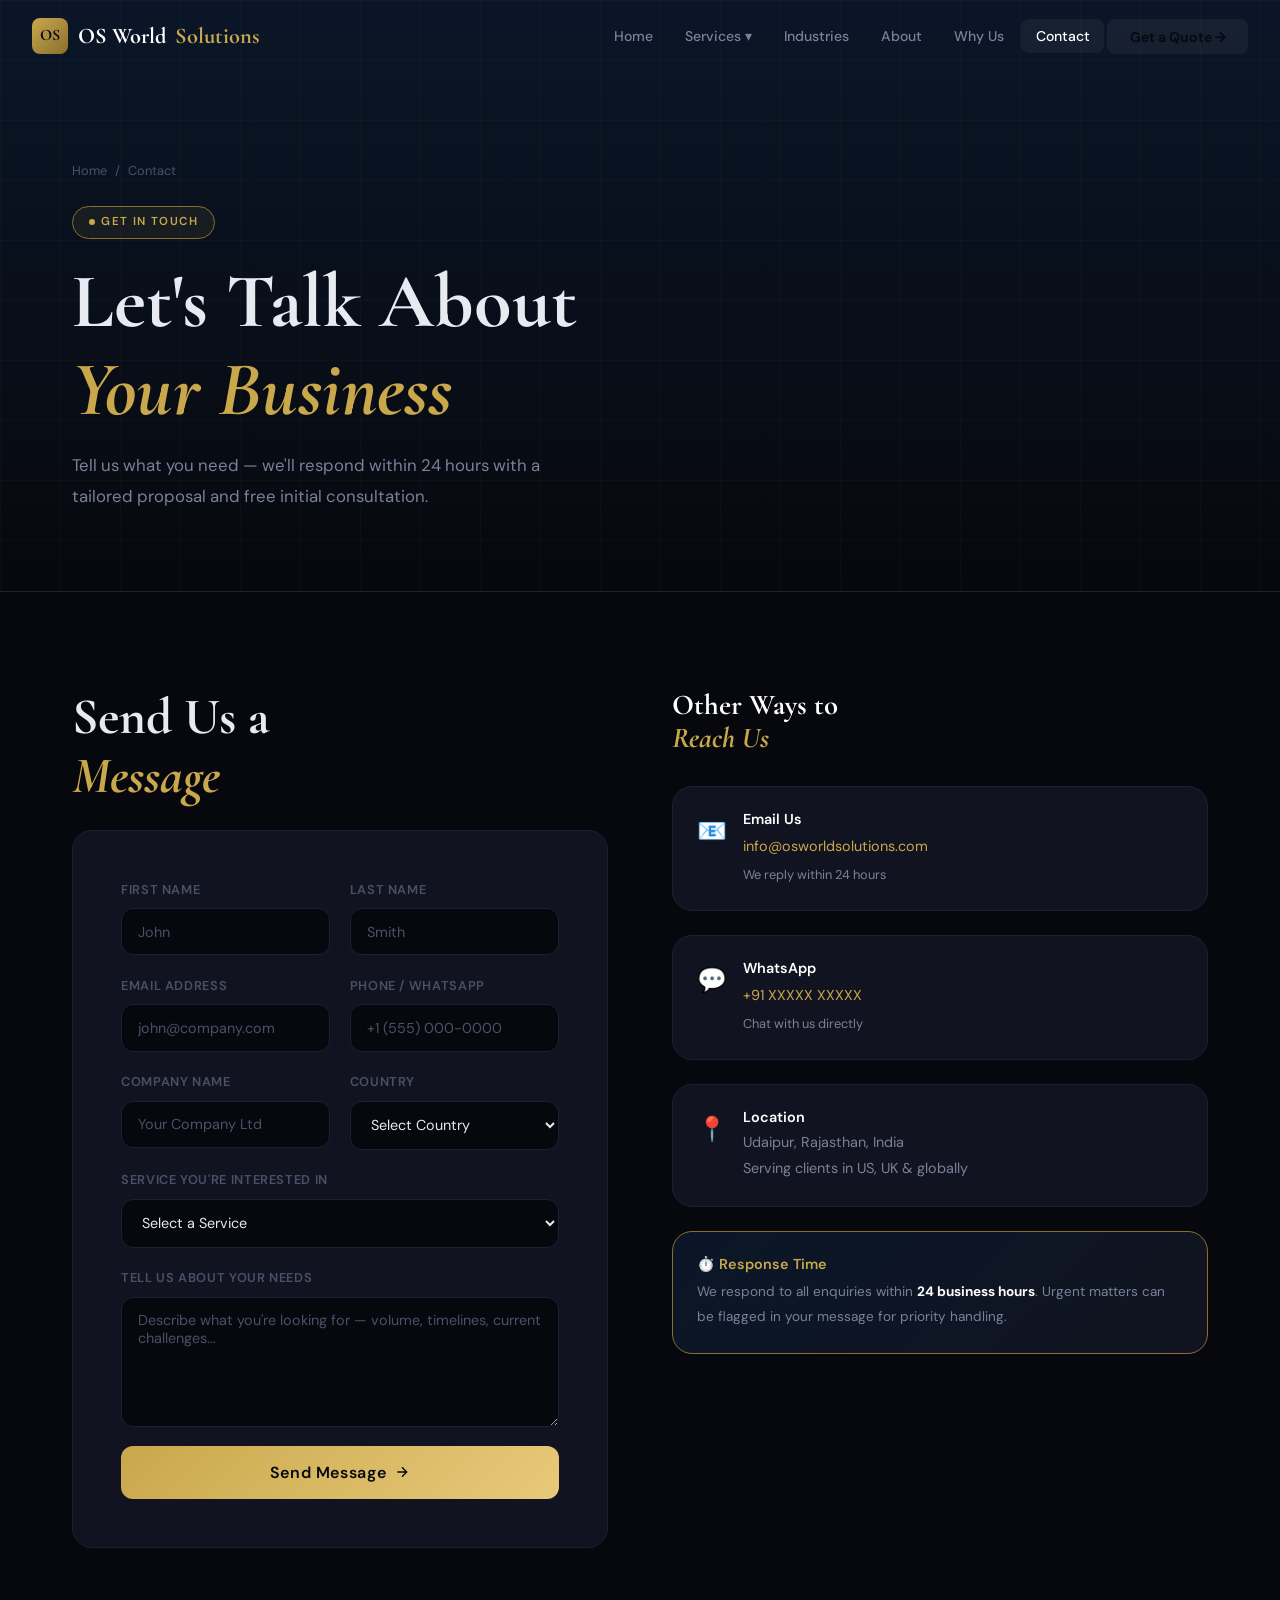
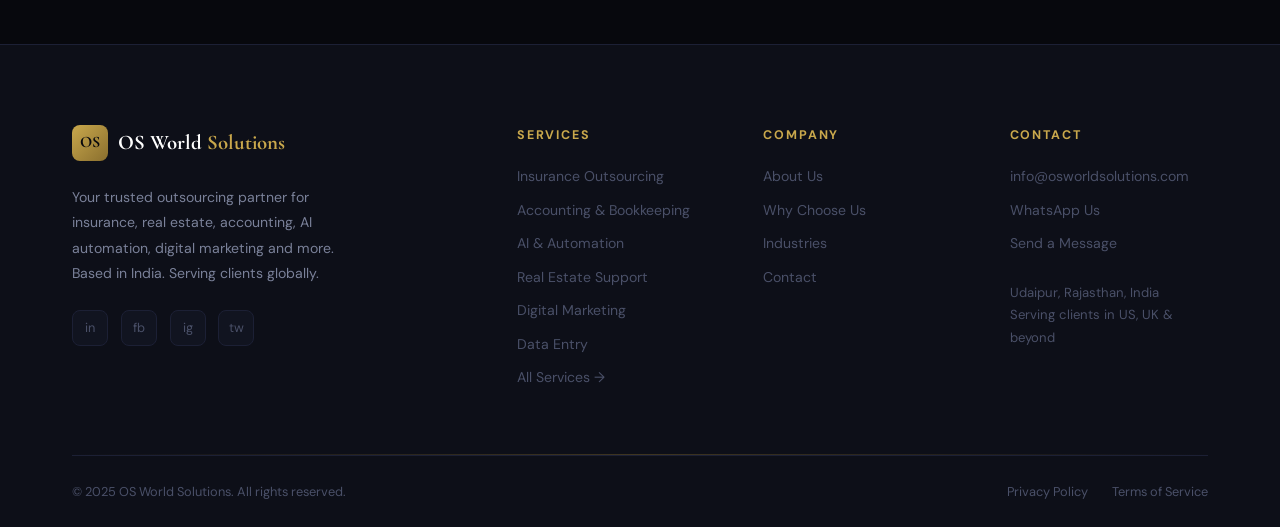
==== contact.html @ 1aaf525d "Add files via upload" ====
<!DOCTYPE html>
<html lang="en">
<head>
<meta charset="UTF-8"><meta name="viewport" content="width=device-width, initial-scale=1.0">
<title>Contact Us — OS World Solutions</title>
<link rel="stylesheet" href="styles.css">
</head>
<body>
<nav id="navbar">
  <div class="nav-inner">
    <a href="index.html" class="nav-logo">
      <div class="logo-mark">OS</div>
      OS World <span>Solutions</span>
    </a>
    <ul class="nav-links">
      <li><a href="index.html">Home</a></li>
      <li class="nav-item">
        <a href="services.html">Services ▾</a>
        <div class="mega-menu">
          <div class="mega-cols">
            <div class="mega-col">
              <h5>Back Office & Operations</h5>
              <a href="insurance.html">🛡️ Insurance Outsourcing</a>
              <a href="accounting.html">📊 Accounting & Bookkeeping</a>
              <a href="data-entry.html">🗂️ Data Entry & Processing</a>
              <a href="hr-outsourcing.html">👥 HR & Payroll Support</a>
            </div>
            <div class="mega-col">
              <h5>Growth & Marketing</h5>
              <a href="real-estate.html">🏠 Real Estate Support</a>
              <a href="digital-marketing.html">📣 Digital Marketing</a>
              <a href="seo.html">🔍 SEO Services</a>
              <a href="web-development.html">💻 Website & Development</a>
            </div>
            <div class="mega-col">
              <h5>Technology & Innovation</h5>
              <a href="ai-automation.html">🤖 AI & Automation</a>
              <a href="customer-support.html">🎧 Customer Support</a>
              <a href="services.html">→ View All Services</a>
            </div>
          </div>
        </div>
      </li>
      <li><a href="industries.html">Industries</a></li>
      <li><a href="about.html">About</a></li>
      <li><a href="why-us.html">Why Us</a></li>
      <li><a href="contact.html">Contact</a></li>
      <li><a href="contact.html" class="nav-cta">Get a Quote →</a></li>
    </ul>
    <div class="nav-toggle" id="navToggle">
      <span></span><span></span><span></span>
    </div>
  </div>
</nav>
<section class="page-hero">
  <div class="container page-hero-content">
    <div class="breadcrumb"><a href="index.html">Home</a><span>/</span><span>Contact</span></div>
    <div class="badge">Get in Touch</div>
    <h1>Let's Talk About<br><em>Your Business</em></h1>
    <p style="max-width:500px;margin-top:1rem">Tell us what you need — we'll respond within 24 hours with a tailored proposal and free initial consultation.</p>
  </div>
</section>

<section class="section">
  <div class="container">
    <div class="grid-2" style="gap:4rem;align-items:start">
      <div class="reveal">
        <h2 style="margin-bottom:1.5rem">Send Us a<br><em>Message</em></h2>
        <div class="contact-form">
          <form id="contactForm">
            <div class="form-grid">
              <div class="form-group">
                <label>First Name</label>
                <input type="text" placeholder="John" required>
              </div>
              <div class="form-group">
                <label>Last Name</label>
                <input type="text" placeholder="Smith" required>
              </div>
              <div class="form-group">
                <label>Email Address</label>
                <input type="email" placeholder="john@company.com" required>
              </div>
              <div class="form-group">
                <label>Phone / WhatsApp</label>
                <input type="tel" placeholder="+1 (555) 000-0000">
              </div>
              <div class="form-group">
                <label>Company Name</label>
                <input type="text" placeholder="Your Company Ltd">
              </div>
              <div class="form-group">
                <label>Country</label>
                <select>
                  <option value="">Select Country</option>
                  <option>United States</option>
                  <option>United Kingdom</option>
                  <option>Canada</option>
                  <option>Australia</option>
                  <option>Other</option>
                </select>
              </div>
              <div class="form-group full">
                <label>Service You're Interested In</label>
                <select>
                  <option value="">Select a Service</option>
                  <option>Insurance Outsourcing</option>
                  <option>Accounting &amp; Bookkeeping</option>
                  <option>AI &amp; Automation</option>
                  <option>Real Estate Support</option>
                  <option>Digital Marketing &amp; SEO</option>
                  <option>Data Entry &amp; Processing</option>
                  <option>HR &amp; Payroll Support</option>
                  <option>Customer Support</option>
                  <option>Website &amp; Development</option>
                  <option>Multiple Services</option>
                </select>
              </div>
              <div class="form-group full">
                <label>Tell Us About Your Needs</label>
                <textarea placeholder="Describe what you're looking for — volume, timelines, current challenges..."></textarea>
              </div>
              <div class="form-group full">
                <button type="submit" class="btn btn-gold" style="width:100%;justify-content:center;font-size:1rem;padding:1rem">Send Message <svg viewBox="0 0 24 24" fill="none" stroke="currentColor" stroke-width="2" width="18"><path d="M5 12h14M12 5l7 7-7 7"/></svg></button>
              </div>
            </div>
          </form>
        </div>
      </div>
      <div class="reveal reveal-delay-2">
        <h3 style="margin-bottom:2rem;color:var(--white)">Other Ways to<br><em>Reach Us</em></h3>
        <div style="display:flex;flex-direction:column;gap:1.5rem">
          <div class="card" style="display:flex;align-items:flex-start;gap:1rem;padding:1.5rem">
            <div style="font-size:1.5rem">📧</div>
            <div>
              <h4 style="font-family:'DM Sans',sans-serif;color:var(--white);font-size:0.9rem;font-weight:600;margin-bottom:0.3rem">Email Us</h4>
              <a href="mailto:info@osworldsolutions.com" style="color:var(--gold);text-decoration:none;font-size:0.9rem">info@osworldsolutions.com</a>
              <p style="font-size:0.8rem;margin-top:0.2rem">We reply within 24 hours</p>
            </div>
          </div>
          <div class="card" style="display:flex;align-items:flex-start;gap:1rem;padding:1.5rem">
            <div style="font-size:1.5rem">💬</div>
            <div>
              <h4 style="font-family:'DM Sans',sans-serif;color:var(--white);font-size:0.9rem;font-weight:600;margin-bottom:0.3rem">WhatsApp</h4>
              <a href="#" style="color:var(--gold);text-decoration:none;font-size:0.9rem">+91 XXXXX XXXXX</a>
              <p style="font-size:0.8rem;margin-top:0.2rem">Chat with us directly</p>
            </div>
          </div>
          <div class="card" style="display:flex;align-items:flex-start;gap:1rem;padding:1.5rem">
            <div style="font-size:1.5rem">📍</div>
            <div>
              <h4 style="font-family:'DM Sans',sans-serif;color:var(--white);font-size:0.9rem;font-weight:600;margin-bottom:0.3rem">Location</h4>
              <p style="font-size:0.9rem;color:var(--text-muted)">Udaipur, Rajasthan, India<br>Serving clients in US, UK & globally</p>
            </div>
          </div>
          <div class="card" style="padding:1.5rem;background:linear-gradient(135deg,var(--blue-deep),var(--black-card));border-color:var(--gold-dark)">
            <h4 style="font-family:'DM Sans',sans-serif;color:var(--gold);font-size:0.9rem;font-weight:600;margin-bottom:0.5rem">⏱️ Response Time</h4>
            <p style="font-size:0.85rem">We respond to all enquiries within <strong style="color:var(--white)">24 business hours</strong>. Urgent matters can be flagged in your message for priority handling.</p>
          </div>
        </div>
      </div>
    </div>
  </div>
</section>
<footer>
  <div class="container">
    <div class="footer-grid">
      <div class="footer-brand">
        <a href="index.html" class="nav-logo" style="text-decoration:none;display:inline-flex;align-items:center;gap:0.6rem;margin-bottom:0.5rem">
          <div class="logo-mark">OS</div>
          <span style="font-family:'Cormorant Garamond',serif;font-size:1.3rem;font-weight:700;color:var(--white)">OS World <span style="color:var(--gold)">Solutions</span></span>
        </a>
        <p>Your trusted outsourcing partner for insurance, real estate, accounting, AI automation, digital marketing and more. Based in India. Serving clients globally.</p>
        <div class="footer-social">
          <a href="#" class="social-btn">in</a>
          <a href="#" class="social-btn">fb</a>
          <a href="#" class="social-btn">ig</a>
          <a href="#" class="social-btn">tw</a>
        </div>
      </div>
      <div class="footer-col">
        <h5>Services</h5>
        <ul class="footer-links">
          <li><a href="insurance.html">Insurance Outsourcing</a></li>
          <li><a href="accounting.html">Accounting & Bookkeeping</a></li>
          <li><a href="ai-automation.html">AI & Automation</a></li>
          <li><a href="real-estate.html">Real Estate Support</a></li>
          <li><a href="digital-marketing.html">Digital Marketing</a></li>
          <li><a href="data-entry.html">Data Entry</a></li>
          <li><a href="services.html">All Services →</a></li>
        </ul>
      </div>
      <div class="footer-col">
        <h5>Company</h5>
        <ul class="footer-links">
          <li><a href="about.html">About Us</a></li>
          <li><a href="why-us.html">Why Choose Us</a></li>
          <li><a href="industries.html">Industries</a></li>
          <li><a href="contact.html">Contact</a></li>
        </ul>
      </div>
      <div class="footer-col">
        <h5>Contact</h5>
        <ul class="footer-links">
          <li><a href="mailto:info@osworldsolutions.com">info@osworldsolutions.com</a></li>
          <li><a href="#">WhatsApp Us</a></li>
          <li><a href="contact.html">Send a Message</a></li>
          <li style="margin-top:1rem;color:var(--text-dim);font-size:0.82rem;">Udaipur, Rajasthan, India<br>Serving clients in US, UK & beyond</li>
        </ul>
      </div>
    </div>
    <div class="divider"></div>
    <div class="footer-bottom">
      <p>© 2025 OS World Solutions. All rights reserved.</p>
      <div class="footer-bottom-links">
        <a href="#">Privacy Policy</a>
        <a href="#">Terms of Service</a>
      </div>
    </div>
  </div>
</footer>
<script src="nav.js"></script>
</body>
</html>
---- styles.css ----
/* ============================================
   OS WORLD SOLUTIONS — Global Stylesheet
   Midnight Black + Deep Blue + Gold
   ============================================ */

@import url('https://fonts.googleapis.com/css2?family=Cormorant+Garamond:wght@300;400;600;700&family=DM+Sans:wght@300;400;500;600;700&family=Playfair+Display:ital,wght@0,700;1,400&display=swap');

:root {
  --black:      #07080d;
  --black-soft: #0d0f18;
  --black-card: #111420;
  --black-border:#1c2035;
  --blue-deep:  #0a1628;
  --blue-mid:   #0e2147;
  --blue-bright:#1a4fff;
  --blue-glow:  rgba(26,79,255,0.15);
  --gold:       #c9a84c;
  --gold-light: #e8c97a;
  --gold-dark:  #8a6f2e;
  --gold-glow:  rgba(201,168,76,0.15);
  --white:      #ffffff;
  --text:       #e8eaf2;
  --text-muted: #7a8199;
  --text-dim:   #4a5068;
  --radius:     12px;
  --radius-lg:  20px;
  --transition: all 0.35s cubic-bezier(0.16,1,0.3,1);
}

*{margin:0;padding:0;box-sizing:border-box}
html{scroll-behavior:smooth;font-size:16px}
body{
  background:var(--black);
  color:var(--text);
  font-family:'DM Sans',sans-serif;
  line-height:1.7;
  overflow-x:hidden;
}

/* ── SCROLLBAR ── */
::-webkit-scrollbar{width:5px}
::-webkit-scrollbar-track{background:var(--black)}
::-webkit-scrollbar-thumb{background:var(--gold-dark);border-radius:10px}

/* ── SELECTION ── */
::selection{background:var(--gold);color:var(--black)}

/* ── TYPOGRAPHY ── */
h1,h2,h3,h4{font-family:'Cormorant Garamond',serif;line-height:1.15;font-weight:700}
h1{font-size:clamp(2.8rem,6vw,5.2rem)}
h2{font-size:clamp(2rem,4vw,3.2rem)}
h3{font-size:clamp(1.3rem,2.5vw,1.8rem)}
h4{font-size:1.2rem}
p{font-size:clamp(0.95rem,1.5vw,1.05rem);color:var(--text-muted);line-height:1.8}

.gold{color:var(--gold)}
.white{color:var(--white)}
em{font-style:italic;color:var(--gold)}

/* ── BUTTONS ── */
.btn{
  display:inline-flex;align-items:center;gap:0.5rem;
  padding:0.85rem 2rem;border-radius:var(--radius);
  font-family:'DM Sans',sans-serif;font-size:0.9rem;
  font-weight:600;letter-spacing:0.04em;text-decoration:none;
  transition:var(--transition);cursor:pointer;border:none;
}
.btn-gold{
  background:linear-gradient(135deg,var(--gold),var(--gold-light));
  color:var(--black);
}
.btn-gold:hover{
  transform:translateY(-2px);
  box-shadow:0 12px 40px rgba(201,168,76,0.4);
}
.btn-outline{
  background:transparent;
  border:1.5px solid var(--gold);
  color:var(--gold);
}
.btn-outline:hover{
  background:var(--gold);color:var(--black);
  transform:translateY(-2px);
}
.btn-ghost{
  background:transparent;
  border:1.5px solid var(--black-border);
  color:var(--text);
}
.btn-ghost:hover{border-color:var(--gold);color:var(--gold)}
.btn svg{width:16px;height:16px;transition:transform 0.3s}
.btn:hover svg{transform:translateX(3px)}

/* ── BADGE ── */
.badge{
  display:inline-flex;align-items:center;gap:0.4rem;
  padding:0.35rem 1rem;border-radius:100px;
  font-size:0.72rem;font-weight:600;letter-spacing:0.12em;text-transform:uppercase;
  border:1px solid var(--gold-dark);
  background:rgba(201,168,76,0.08);color:var(--gold);
  margin-bottom:1.2rem;
}
.badge::before{content:'';width:6px;height:6px;border-radius:50%;background:var(--gold);animation:pulse 2s infinite}
@keyframes pulse{0%,100%{opacity:1;transform:scale(1)}50%{opacity:0.5;transform:scale(0.8)}}

/* ── SECTION ── */
.section{padding:6rem 0}
.section-sm{padding:4rem 0}
.container{max-width:1200px;margin:0 auto;padding:0 2rem}
.section-label{
  font-size:0.72rem;font-weight:700;letter-spacing:0.2em;text-transform:uppercase;
  color:var(--gold);margin-bottom:0.8rem;display:block;
}
.section-title{margin-bottom:1rem}
.section-sub{max-width:560px;margin-bottom:3rem}

/* ── GRID ── */
.grid-2{display:grid;grid-template-columns:1fr 1fr;gap:2rem}
.grid-3{display:grid;grid-template-columns:repeat(3,1fr);gap:2rem}
.grid-4{display:grid;grid-template-columns:repeat(4,1fr);gap:1.5rem}

/* ── CARD ── */
.card{
  background:var(--black-card);
  border:1px solid var(--black-border);
  border-radius:var(--radius-lg);
  padding:2rem;
  transition:var(--transition);
  position:relative;overflow:hidden;
}
.card::before{
  content:'';position:absolute;inset:0;
  background:linear-gradient(135deg,var(--gold-glow),transparent);
  opacity:0;transition:opacity 0.35s;
}
.card:hover{border-color:var(--gold-dark);transform:translateY(-4px);box-shadow:0 20px 60px rgba(0,0,0,0.4)}
.card:hover::before{opacity:1}
.card-icon{
  width:52px;height:52px;border-radius:var(--radius);
  background:var(--blue-glow);border:1px solid var(--blue-bright);
  display:flex;align-items:center;justify-content:center;
  font-size:1.4rem;margin-bottom:1.2rem;
  transition:var(--transition);
}
.card:hover .card-icon{background:rgba(201,168,76,0.12);border-color:var(--gold)}

/* ── DIVIDER ── */
.divider{
  height:1px;
  background:linear-gradient(90deg,transparent,var(--gold-dark),transparent);
  margin:0;opacity:0.4;
}

/* ── NOISE TEXTURE ── */
.noise{
  position:relative;
}
.noise::after{
  content:'';position:absolute;inset:0;
  background-image:url("data:image/svg+xml,%3Csvg viewBox='0 0 256 256' xmlns='http://www.w3.org/2000/svg'%3E%3Cfilter id='noise'%3E%3CfeTurbulence type='fractalNoise' baseFrequency='0.9' numOctaves='4' stitchTiles='stitch'/%3E%3C/filter%3E%3Crect width='100%25' height='100%25' filter='url(%23noise)' opacity='0.03'/%3E%3C/svg%3E");
  pointer-events:none;opacity:0.4;
}

/* ══════════════════════════════
   NAVIGATION
══════════════════════════════ */
#navbar{
  position:fixed;top:0;left:0;right:0;z-index:1000;
  transition:var(--transition);
}
#navbar.scrolled{
  background:rgba(7,8,13,0.95);
  backdrop-filter:blur(20px);
  border-bottom:1px solid var(--black-border);
  box-shadow:0 4px 40px rgba(0,0,0,0.4);
}
.nav-inner{
  max-width:1320px;margin:0 auto;padding:0 2rem;
  display:flex;align-items:center;justify-content:space-between;
  height:72px;
}
.nav-logo{
  font-family:'Cormorant Garamond',serif;
  font-size:1.4rem;font-weight:700;
  color:var(--white);text-decoration:none;
  display:flex;align-items:center;gap:0.6rem;
}
.nav-logo span{color:var(--gold)}
.logo-mark{
  width:36px;height:36px;
  background:linear-gradient(135deg,var(--gold),var(--gold-dark));
  border-radius:8px;
  display:flex;align-items:center;justify-content:center;
  font-family:'Cormorant Garamond',serif;
  font-size:1rem;font-weight:700;color:var(--black);
}
.nav-links{display:flex;align-items:center;gap:0.2rem;list-style:none}
.nav-links a{
  padding:0.5rem 0.9rem;border-radius:8px;
  font-size:0.88rem;font-weight:500;color:var(--text-muted);
  text-decoration:none;transition:var(--transition);white-space:nowrap;
}
.nav-links a:hover,.nav-links a.active{color:var(--white);background:rgba(255,255,255,0.05)}
/* Mega menu */
.nav-item{position:relative}
.nav-item:hover .mega-menu{opacity:1;visibility:visible;transform:translateY(0)}
.mega-menu{
  position:absolute;top:calc(100% + 12px);left:50%;
  transform:translateX(-50%) translateY(8px);
  background:var(--black-card);
  border:1px solid var(--black-border);
  border-radius:var(--radius-lg);
  padding:1.8rem;
  min-width:720px;
  opacity:0;visibility:hidden;
  transition:all 0.25s cubic-bezier(0.16,1,0.3,1);
  box-shadow:0 30px 80px rgba(0,0,0,0.6);
}
.mega-menu::before{
  content:'';position:absolute;top:-6px;left:50%;
  transform:translateX(-50%);
  border:6px solid transparent;
  border-bottom-color:var(--black-border);
}
.mega-cols{display:grid;grid-template-columns:repeat(3,1fr);gap:1.5rem}
.mega-col h5{
  font-size:0.7rem;font-weight:700;letter-spacing:0.15em;
  text-transform:uppercase;color:var(--gold);
  padding-bottom:0.6rem;margin-bottom:0.6rem;
  border-bottom:1px solid var(--black-border);
}
.mega-col a{
  display:flex;align-items:center;gap:0.5rem;
  padding:0.4rem 0;font-size:0.85rem;color:var(--text-muted);
  text-decoration:none;transition:color 0.2s;border-radius:0;background:none;
}
.mega-col a:hover{color:var(--gold);background:none}
.mega-col a::before{content:'→';font-size:0.7rem;opacity:0;transition:opacity 0.2s;color:var(--gold)}
.mega-col a:hover::before{opacity:1}
.nav-cta{
  background:linear-gradient(135deg,var(--gold),var(--gold-light));
  color:var(--black)!important;
  padding:0.55rem 1.4rem!important;
  border-radius:8px!important;
  font-weight:600!important;
}
.nav-cta:hover{transform:translateY(-1px);box-shadow:0 8px 24px rgba(201,168,76,0.35);background:rgba(255,255,255,0.05)!important;color:var(--black)!important}
.nav-toggle{display:none;flex-direction:column;gap:5px;cursor:pointer;padding:4px}
.nav-toggle span{display:block;height:2px;background:var(--text);transition:var(--transition);border-radius:2px}
.nav-toggle span:first-child{width:24px}
.nav-toggle span:nth-child(2){width:18px}
.nav-toggle span:last-child{width:24px}

/* ══════════════════════════════
   HERO
══════════════════════════════ */
.hero{
  min-height:100vh;
  display:flex;align-items:center;
  position:relative;overflow:hidden;
  background:var(--black);
}
.hero-bg{
  position:absolute;inset:0;
  background:
    radial-gradient(ellipse 80% 60% at 70% 50%, rgba(10,22,40,0.9) 0%, transparent 70%),
    radial-gradient(ellipse 50% 80% at 20% 50%, rgba(26,79,255,0.08) 0%, transparent 60%),
    radial-gradient(ellipse 40% 40% at 80% 20%, rgba(201,168,76,0.06) 0%, transparent 50%);
}
.hero-grid{
  position:absolute;inset:0;
  background-image:
    linear-gradient(rgba(201,168,76,0.04) 1px, transparent 1px),
    linear-gradient(90deg, rgba(201,168,76,0.04) 1px, transparent 1px);
  background-size:80px 80px;
  mask-image:radial-gradient(ellipse 80% 80% at 50% 50%, black 20%, transparent 80%);
}
.hero-orb{
  position:absolute;
  border-radius:50%;
  filter:blur(80px);
  animation:orbFloat 8s ease-in-out infinite;
}
.hero-orb-1{width:500px;height:500px;background:rgba(26,79,255,0.12);right:-100px;top:10%}
.hero-orb-2{width:300px;height:300px;background:rgba(201,168,76,0.08);left:10%;bottom:20%;animation-delay:3s}
@keyframes orbFloat{0%,100%{transform:translateY(0) scale(1)}50%{transform:translateY(-30px) scale(1.05)}}
.hero-content{position:relative;z-index:2;max-width:750px}
.hero-eyebrow{
  display:inline-flex;align-items:center;gap:0.6rem;
  padding:0.4rem 1rem;border-radius:100px;
  border:1px solid var(--gold-dark);
  background:rgba(201,168,76,0.08);
  font-size:0.72rem;font-weight:700;letter-spacing:0.15em;
  text-transform:uppercase;color:var(--gold);
  margin-bottom:1.5rem;
}
.hero-eyebrow span{width:6px;height:6px;border-radius:50%;background:var(--gold);animation:pulse 2s infinite}
.hero h1{margin-bottom:1.5rem;color:var(--white)}
.hero h1 em{font-style:normal;
  background:linear-gradient(135deg,var(--gold),var(--gold-light));
  -webkit-background-clip:text;-webkit-text-fill-color:transparent;background-clip:text;
}
.hero-sub{font-size:clamp(1rem,1.8vw,1.15rem);max-width:520px;margin-bottom:2.5rem;color:var(--text-muted)}
.hero-btns{display:flex;align-items:center;gap:1rem;flex-wrap:wrap;margin-bottom:3.5rem}
.hero-stats{
  display:flex;align-items:center;gap:2.5rem;
  padding-top:2.5rem;
  border-top:1px solid var(--black-border);
}
.hero-stat-num{
  font-family:'Cormorant Garamond',serif;
  font-size:2rem;font-weight:700;color:var(--gold);line-height:1;
}
.hero-stat-label{font-size:0.78rem;color:var(--text-dim);margin-top:0.2rem}
.hero-stat-divider{width:1px;height:40px;background:var(--black-border)}

/* ══════════════════════════════
   TICKER / MARQUEE
══════════════════════════════ */
.ticker{
  background:var(--black-card);
  border-top:1px solid var(--black-border);
  border-bottom:1px solid var(--black-border);
  padding:1rem 0;overflow:hidden;
}
.ticker-track{
  display:flex;gap:3rem;white-space:nowrap;
  animation:ticker 30s linear infinite;
}
.ticker-track:hover{animation-play-state:paused}
@keyframes ticker{0%{transform:translateX(0)}100%{transform:translateX(-50%)}}
.ticker-item{
  display:flex;align-items:center;gap:0.6rem;
  font-size:0.8rem;font-weight:600;letter-spacing:0.1em;text-transform:uppercase;
  color:var(--text-dim);white-space:nowrap;
}
.ticker-item .dot{width:4px;height:4px;border-radius:50%;background:var(--gold)}

/* ══════════════════════════════
   STATS STRIP
══════════════════════════════ */
.stats-strip{
  background:linear-gradient(135deg,var(--black-card),var(--blue-deep));
  border:1px solid var(--black-border);
  border-radius:var(--radius-lg);
  padding:3rem;
  display:grid;grid-template-columns:repeat(4,1fr);
  gap:2rem;position:relative;overflow:hidden;
}
.stats-strip::before{
  content:'';position:absolute;top:-50%;right:-10%;
  width:400px;height:400px;border-radius:50%;
  background:radial-gradient(circle,var(--gold-glow),transparent 70%);
}
.stat-item{text-align:center;position:relative;z-index:1}
.stat-item:not(:last-child)::after{
  content:'';position:absolute;right:0;top:10%;
  height:80%;width:1px;
  background:linear-gradient(180deg,transparent,var(--black-border),transparent);
}
.stat-num{
  font-family:'Cormorant Garamond',serif;
  font-size:clamp(2.2rem,4vw,3rem);
  font-weight:700;color:var(--gold);line-height:1;
  display:block;margin-bottom:0.4rem;
}
.stat-label{font-size:0.82rem;color:var(--text-muted);font-weight:500}

/* ══════════════════════════════
   SERVICES
══════════════════════════════ */
.services-grid{
  display:grid;
  grid-template-columns:repeat(3,1fr);
  gap:1.5rem;
}
.service-card{
  background:var(--black-card);
  border:1px solid var(--black-border);
  border-radius:var(--radius-lg);
  padding:2rem;
  text-decoration:none;
  transition:var(--transition);
  position:relative;overflow:hidden;
  display:block;
}
.service-card::after{
  content:'';position:absolute;bottom:0;left:0;right:0;height:2px;
  background:linear-gradient(90deg,var(--gold),var(--gold-light));
  transform:scaleX(0);transition:transform 0.35s;transform-origin:left;
}
.service-card:hover{
  border-color:var(--gold-dark);
  transform:translateY(-5px);
  box-shadow:0 24px 60px rgba(0,0,0,0.5);
}
.service-card:hover::after{transform:scaleX(1)}
.service-icon{
  width:56px;height:56px;border-radius:14px;
  display:flex;align-items:center;justify-content:center;
  font-size:1.5rem;margin-bottom:1.2rem;
  background:var(--blue-glow);border:1px solid rgba(26,79,255,0.3);
  transition:var(--transition);
}
.service-card:hover .service-icon{
  background:rgba(201,168,76,0.1);
  border-color:var(--gold-dark);
}
.service-card h3{
  font-size:1.15rem;color:var(--white);margin-bottom:0.6rem;
}
.service-card p{font-size:0.88rem;line-height:1.7;margin-bottom:1.2rem}
.service-link{
  font-size:0.82rem;font-weight:600;color:var(--gold);
  display:flex;align-items:center;gap:0.4rem;
}
.service-link svg{transition:transform 0.3s}
.service-card:hover .service-link svg{transform:translateX(4px)}

/* ══════════════════════════════
   INDUSTRIES
══════════════════════════════ */
.industries-grid{
  display:grid;grid-template-columns:repeat(4,1fr);gap:1rem;
}
.industry-pill{
  background:var(--black-card);border:1px solid var(--black-border);
  border-radius:var(--radius);padding:1.2rem 1.5rem;
  display:flex;align-items:center;gap:0.8rem;
  text-decoration:none;transition:var(--transition);
  font-size:0.88rem;font-weight:500;color:var(--text-muted);
}
.industry-pill:hover{border-color:var(--gold-dark);color:var(--white);transform:translateY(-2px)}
.industry-pill .i-icon{font-size:1.2rem}

/* ══════════════════════════════
   WHY US
══════════════════════════════ */
.why-grid{display:grid;grid-template-columns:repeat(2,1fr);gap:1.5rem}
.why-card{
  background:var(--black-card);border:1px solid var(--black-border);
  border-radius:var(--radius-lg);padding:2rem;
  display:flex;gap:1.2rem;align-items:flex-start;
  transition:var(--transition);
}
.why-card:hover{border-color:var(--gold-dark)}
.why-num{
  font-family:'Cormorant Garamond',serif;
  font-size:2.5rem;font-weight:700;color:var(--gold-dark);
  line-height:1;flex-shrink:0;
}
.why-card h4{font-size:1rem;color:var(--white);margin-bottom:0.4rem;font-family:'DM Sans',sans-serif;font-weight:600}

/* ══════════════════════════════
   TESTIMONIALS
══════════════════════════════ */
.testimonials-grid{display:grid;grid-template-columns:repeat(3,1fr);gap:1.5rem}
.testi-card{
  background:var(--black-card);border:1px solid var(--black-border);
  border-radius:var(--radius-lg);padding:2rem;position:relative;
  transition:var(--transition);
}
.testi-card:hover{border-color:var(--gold-dark)}
.testi-quote{
  font-size:3rem;color:var(--gold-dark);line-height:0.8;
  font-family:'Playfair Display',serif;
  margin-bottom:0.8rem;
}
.testi-text{
  font-size:0.92rem;color:var(--text-muted);
  line-height:1.8;font-style:italic;margin-bottom:1.5rem;
}
.testi-author{display:flex;align-items:center;gap:0.8rem}
.testi-avatar{
  width:44px;height:44px;border-radius:50%;
  background:linear-gradient(135deg,var(--gold-dark),var(--blue-mid));
  display:flex;align-items:center;justify-content:center;
  font-weight:700;font-size:0.85rem;color:var(--white);flex-shrink:0;
}
.testi-name{font-size:0.88rem;font-weight:600;color:var(--white)}
.testi-role{font-size:0.78rem;color:var(--text-dim)}
.testi-stars{color:var(--gold);font-size:0.78rem;margin-bottom:1rem;letter-spacing:2px}

/* ══════════════════════════════
   CTA BANNER
══════════════════════════════ */
.cta-banner{
  background:linear-gradient(135deg,var(--blue-deep),var(--black-card));
  border:1px solid var(--black-border);
  border-radius:var(--radius-lg);
  padding:4rem;
  text-align:center;position:relative;overflow:hidden;
}
.cta-banner::before{
  content:'';position:absolute;top:-50%;left:-20%;
  width:600px;height:600px;border-radius:50%;
  background:radial-gradient(circle,rgba(26,79,255,0.12),transparent 70%);
  pointer-events:none;
}
.cta-banner::after{
  content:'';position:absolute;bottom:-50%;right:-20%;
  width:400px;height:400px;border-radius:50%;
  background:radial-gradient(circle,var(--gold-glow),transparent 70%);
  pointer-events:none;
}
.cta-banner h2{color:var(--white);position:relative;z-index:1;margin-bottom:1rem}
.cta-banner p{position:relative;z-index:1;margin-bottom:2rem;max-width:500px;margin-left:auto;margin-right:auto}
.cta-banner .btns{position:relative;z-index:1;display:flex;gap:1rem;justify-content:center;flex-wrap:wrap}

/* ══════════════════════════════
   CONTACT FORM
══════════════════════════════ */
.contact-form{
  background:var(--black-card);border:1px solid var(--black-border);
  border-radius:var(--radius-lg);padding:3rem;
}
.form-grid{display:grid;grid-template-columns:1fr 1fr;gap:1.2rem}
.form-group{display:flex;flex-direction:column;gap:0.5rem}
.form-group.full{grid-column:1/-1}
label{font-size:0.8rem;font-weight:600;letter-spacing:0.05em;text-transform:uppercase;color:var(--text-dim)}
input,select,textarea{
  background:var(--black);border:1.5px solid var(--black-border);
  border-radius:var(--radius);padding:0.85rem 1rem;
  color:var(--text);font-family:'DM Sans',sans-serif;font-size:0.9rem;
  transition:border-color 0.3s;outline:none;
}
input:focus,select:focus,textarea:focus{border-color:var(--gold)}
input::placeholder,textarea::placeholder{color:var(--text-dim)}
select option{background:var(--black-card)}
textarea{resize:vertical;min-height:130px}

/* ══════════════════════════════
   FOOTER
══════════════════════════════ */
footer{
  background:var(--black-soft);
  border-top:1px solid var(--black-border);
  padding:5rem 0 0;
}
.footer-grid{
  display:grid;grid-template-columns:2fr 1fr 1fr 1fr;
  gap:3rem;margin-bottom:4rem;
}
.footer-brand p{font-size:0.88rem;line-height:1.8;max-width:280px;margin:1rem 0 1.5rem}
.footer-social{display:flex;gap:0.8rem}
.social-btn{
  width:36px;height:36px;border-radius:8px;
  background:var(--black-card);border:1px solid var(--black-border);
  display:flex;align-items:center;justify-content:center;
  color:var(--text-dim);font-size:0.8rem;text-decoration:none;
  transition:var(--transition);
}
.social-btn:hover{border-color:var(--gold);color:var(--gold)}
.footer-col h5{
  font-family:'DM Sans',sans-serif;font-size:0.78rem;
  font-weight:700;letter-spacing:0.15em;text-transform:uppercase;
  color:var(--gold);margin-bottom:1.2rem;
}
.footer-links{list-style:none;display:flex;flex-direction:column;gap:0.6rem}
.footer-links a{
  font-size:0.88rem;color:var(--text-dim);text-decoration:none;
  transition:color 0.2s;display:flex;align-items:center;gap:0.4rem;
}
.footer-links a:hover{color:var(--gold)}
.footer-bottom{
  border-top:1px solid var(--black-border);
  padding:1.5rem 0;
  display:flex;align-items:center;justify-content:space-between;
  flex-wrap:wrap;gap:1rem;
}
.footer-bottom p{font-size:0.8rem;color:var(--text-dim)}
.footer-bottom-links{display:flex;gap:1.5rem}
.footer-bottom-links a{font-size:0.8rem;color:var(--text-dim);text-decoration:none;transition:color 0.2s}
.footer-bottom-links a:hover{color:var(--gold)}

/* ══════════════════════════════
   PAGE HERO (inner pages)
══════════════════════════════ */
.page-hero{
  padding:10rem 0 5rem;
  background:linear-gradient(180deg,var(--blue-deep) 0%,var(--black) 100%);
  position:relative;overflow:hidden;
  border-bottom:1px solid var(--black-border);
}
.page-hero::before{
  content:'';position:absolute;inset:0;
  background-image:
    linear-gradient(rgba(201,168,76,0.03) 1px,transparent 1px),
    linear-gradient(90deg,rgba(201,168,76,0.03) 1px,transparent 1px);
  background-size:60px 60px;
}
.page-hero-content{position:relative;z-index:1}
.breadcrumb{
  display:flex;align-items:center;gap:0.5rem;
  font-size:0.8rem;color:var(--text-dim);margin-bottom:1.5rem;
}
.breadcrumb a{color:var(--text-dim);text-decoration:none;transition:color 0.2s}
.breadcrumb a:hover{color:var(--gold)}
.breadcrumb span{color:var(--text-dim)}

/* ══════════════════════════════
   REVEAL ANIMATIONS
══════════════════════════════ */
.reveal{opacity:0;transform:translateY(30px);transition:opacity 0.8s ease,transform 0.8s ease}
.reveal.visible{opacity:1;transform:translateY(0)}
.reveal-delay-1{transition-delay:0.1s}
.reveal-delay-2{transition-delay:0.2s}
.reveal-delay-3{transition-delay:0.3s}
.reveal-delay-4{transition-delay:0.4s}

/* ══════════════════════════════
   RESPONSIVE
══════════════════════════════ */
@media(max-width:1024px){
  .mega-menu{min-width:560px}
  .mega-cols{grid-template-columns:repeat(2,1fr)}
  .grid-4,.industries-grid{grid-template-columns:repeat(2,1fr)}
  .footer-grid{grid-template-columns:1fr 1fr;gap:2rem}
}
@media(max-width:768px){
  .section{padding:4rem 0}
  .nav-links,.nav-cta{display:none}
  .nav-toggle{display:flex}
  .grid-2,.grid-3,.services-grid,.testimonials-grid,.why-grid{grid-template-columns:1fr}
  .stats-strip{grid-template-columns:repeat(2,1fr)}
  .stat-item::after{display:none}
  .hero-stats{flex-wrap:wrap;gap:1.5rem}
  .hero-stat-divider{display:none}
  .form-grid{grid-template-columns:1fr}
  .footer-grid{grid-template-columns:1fr}
  .footer-bottom{flex-direction:column;text-align:center}
  .cta-banner{padding:2.5rem 1.5rem}
  .industries-grid{grid-template-columns:repeat(2,1fr)}
}
@media(max-width:480px){
  .stats-strip{grid-template-columns:1fr}
  .industries-grid{grid-template-columns:1fr}
}
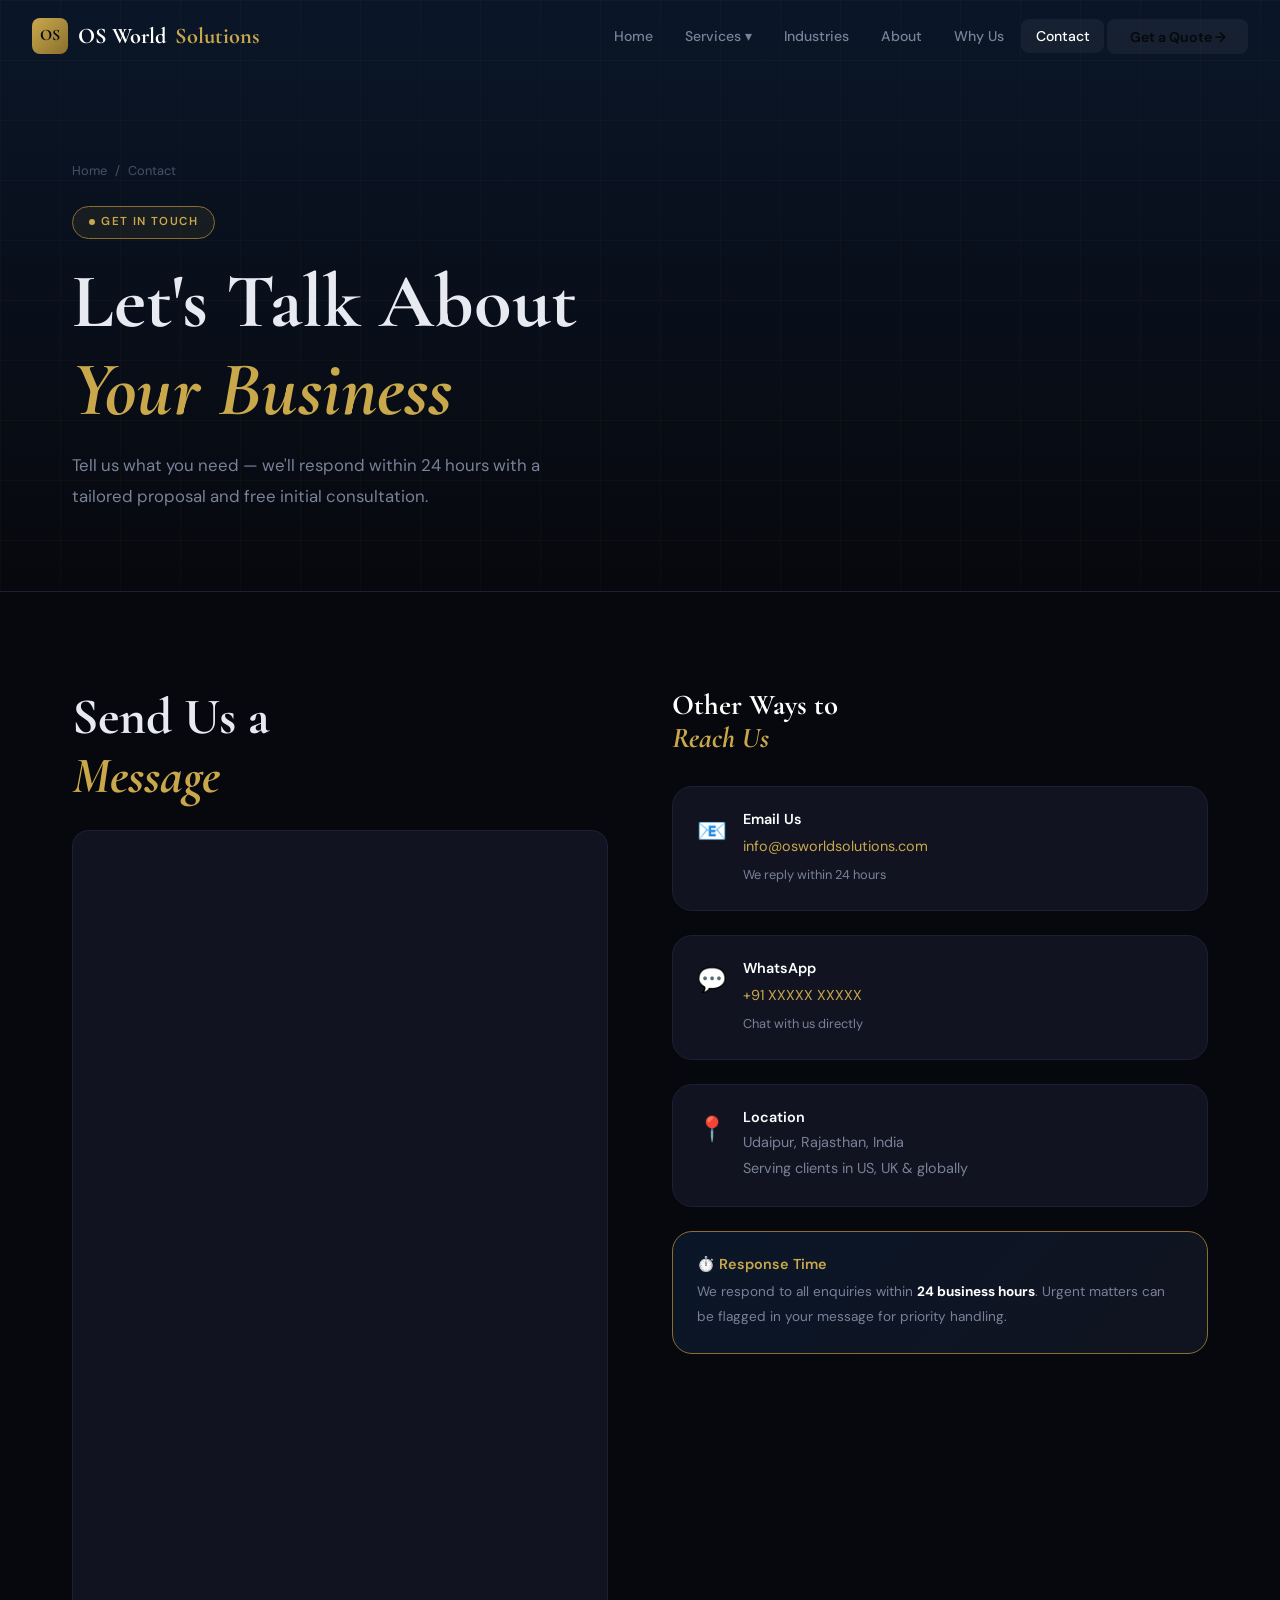
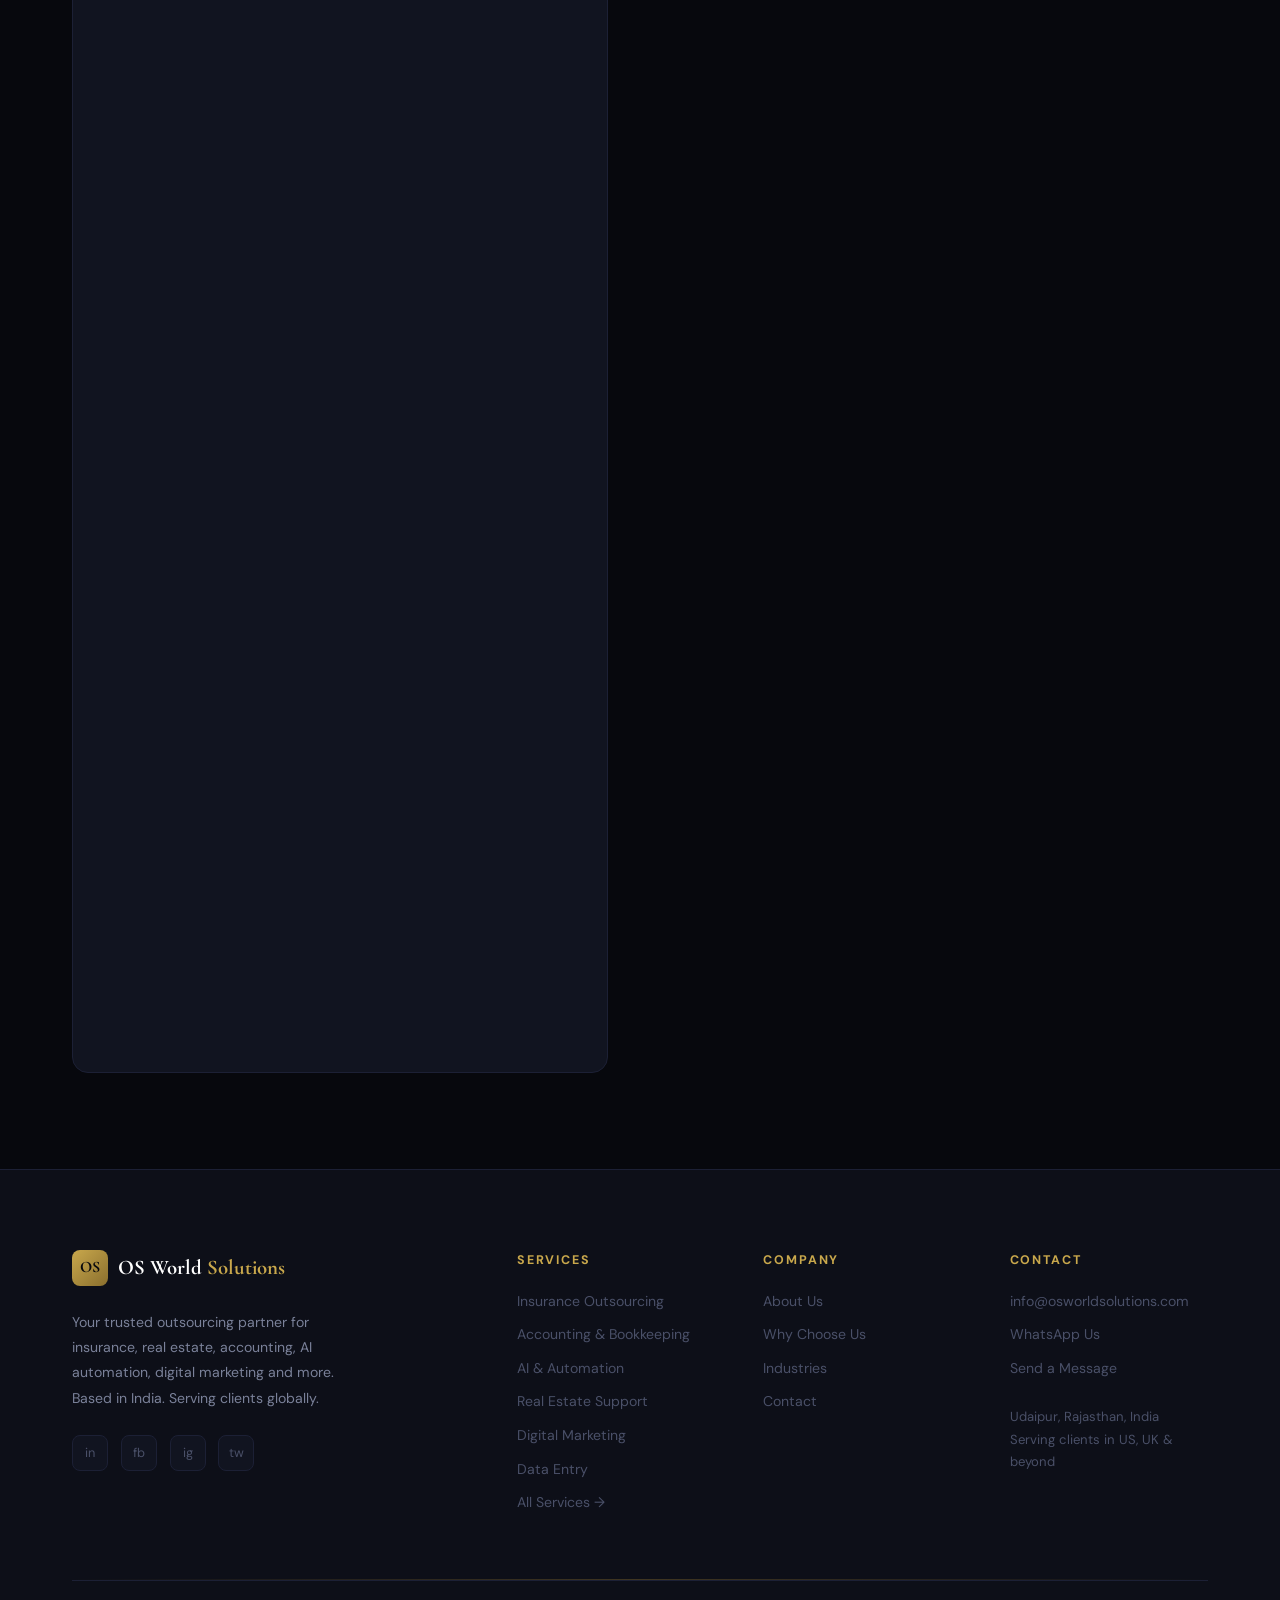
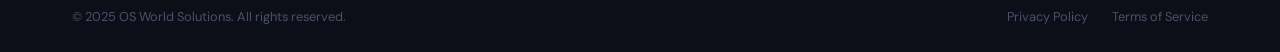
==== commit 55c54e5d: "Update contact.html" ====
--- a/contact.html
+++ b/contact.html
@@ -66,65 +66,17 @@
     <div class="grid-2" style="gap:4rem;align-items:start">
       <div class="reveal">
         <h2 style="margin-bottom:1.5rem">Send Us a<br><em>Message</em></h2>
-        <div class="contact-form">
-          <form id="contactForm">
-            <div class="form-grid">
-              <div class="form-group">
-                <label>First Name</label>
-                <input type="text" placeholder="John" required>
-              </div>
-              <div class="form-group">
-                <label>Last Name</label>
-                <input type="text" placeholder="Smith" required>
-              </div>
-              <div class="form-group">
-                <label>Email Address</label>
-                <input type="email" placeholder="john@company.com" required>
-              </div>
-              <div class="form-group">
-                <label>Phone / WhatsApp</label>
-                <input type="tel" placeholder="+1 (555) 000-0000">
-              </div>
-              <div class="form-group">
-                <label>Company Name</label>
-                <input type="text" placeholder="Your Company Ltd">
-              </div>
-              <div class="form-group">
-                <label>Country</label>
-                <select>
-                  <option value="">Select Country</option>
-                  <option>United States</option>
-                  <option>United Kingdom</option>
-                  <option>Canada</option>
-                  <option>Australia</option>
-                  <option>Other</option>
-                </select>
-              </div>
-              <div class="form-group full">
-                <label>Service You're Interested In</label>
-                <select>
-                  <option value="">Select a Service</option>
-                  <option>Insurance Outsourcing</option>
-                  <option>Accounting &amp; Bookkeeping</option>
-                  <option>AI &amp; Automation</option>
-                  <option>Real Estate Support</option>
-                  <option>Digital Marketing &amp; SEO</option>
-                  <option>Data Entry &amp; Processing</option>
-                  <option>HR &amp; Payroll Support</option>
-                  <option>Customer Support</option>
-                  <option>Website &amp; Development</option>
-                  <option>Multiple Services</option>
-                </select>
-              </div>
-              <div class="form-group full">
-                <label>Tell Us About Your Needs</label>
-                <textarea placeholder="Describe what you're looking for — volume, timelines, current challenges..."></textarea>
-              </div>
-              <div class="form-group full">
-                <button type="submit" class="btn btn-gold" style="width:100%;justify-content:center;font-size:1rem;padding:1rem">Send Message <svg viewBox="0 0 24 24" fill="none" stroke="currentColor" stroke-width="2" width="18"><path d="M5 12h14M12 5l7 7-7 7"/></svg></button>
-              </div>
-            </div>
-          </form>
+        <div style="border-radius:16px;overflow:hidden;border:1px solid var(--black-border);background:var(--black-card)">
+          <iframe 
+            src="https://docs.google.com/forms/d/e/1FAIpQLSd-gmeFTdhU4cm5nf-ORrHWSuh9x-lpGkcQUvSNN9lGdiqnlw/viewform?embedded=true" 
+            width="100%" 
+            height="1841" 
+            frameborder="0" 
+            marginheight="0" 
+            marginwidth="0"
+            style="display:block;filter:invert(1) hue-rotate(180deg)">
+            Loading…
+          </iframe>
         </div>
       </div>
       <div class="reveal reveal-delay-2">
--- a/styles.css
+++ b/styles.css
@@ -284,7 +284,7 @@
 .hero-orb-1{width:500px;height:500px;background:rgba(26,79,255,0.12);right:-100px;top:10%}
 .hero-orb-2{width:300px;height:300px;background:rgba(201,168,76,0.08);left:10%;bottom:20%;animation-delay:3s}
 @keyframes orbFloat{0%,100%{transform:translateY(0) scale(1)}50%{transform:translateY(-30px) scale(1.05)}}
-.hero-content{position:relative;z-index:2;max-width:750px}
+.hero-content{position:relative;z-index:2;max-width:750px;padding-top:7rem}
 .hero-eyebrow{
   display:inline-flex;align-items:center;gap:0.6rem;
   padding:0.4rem 1rem;border-radius:100px;
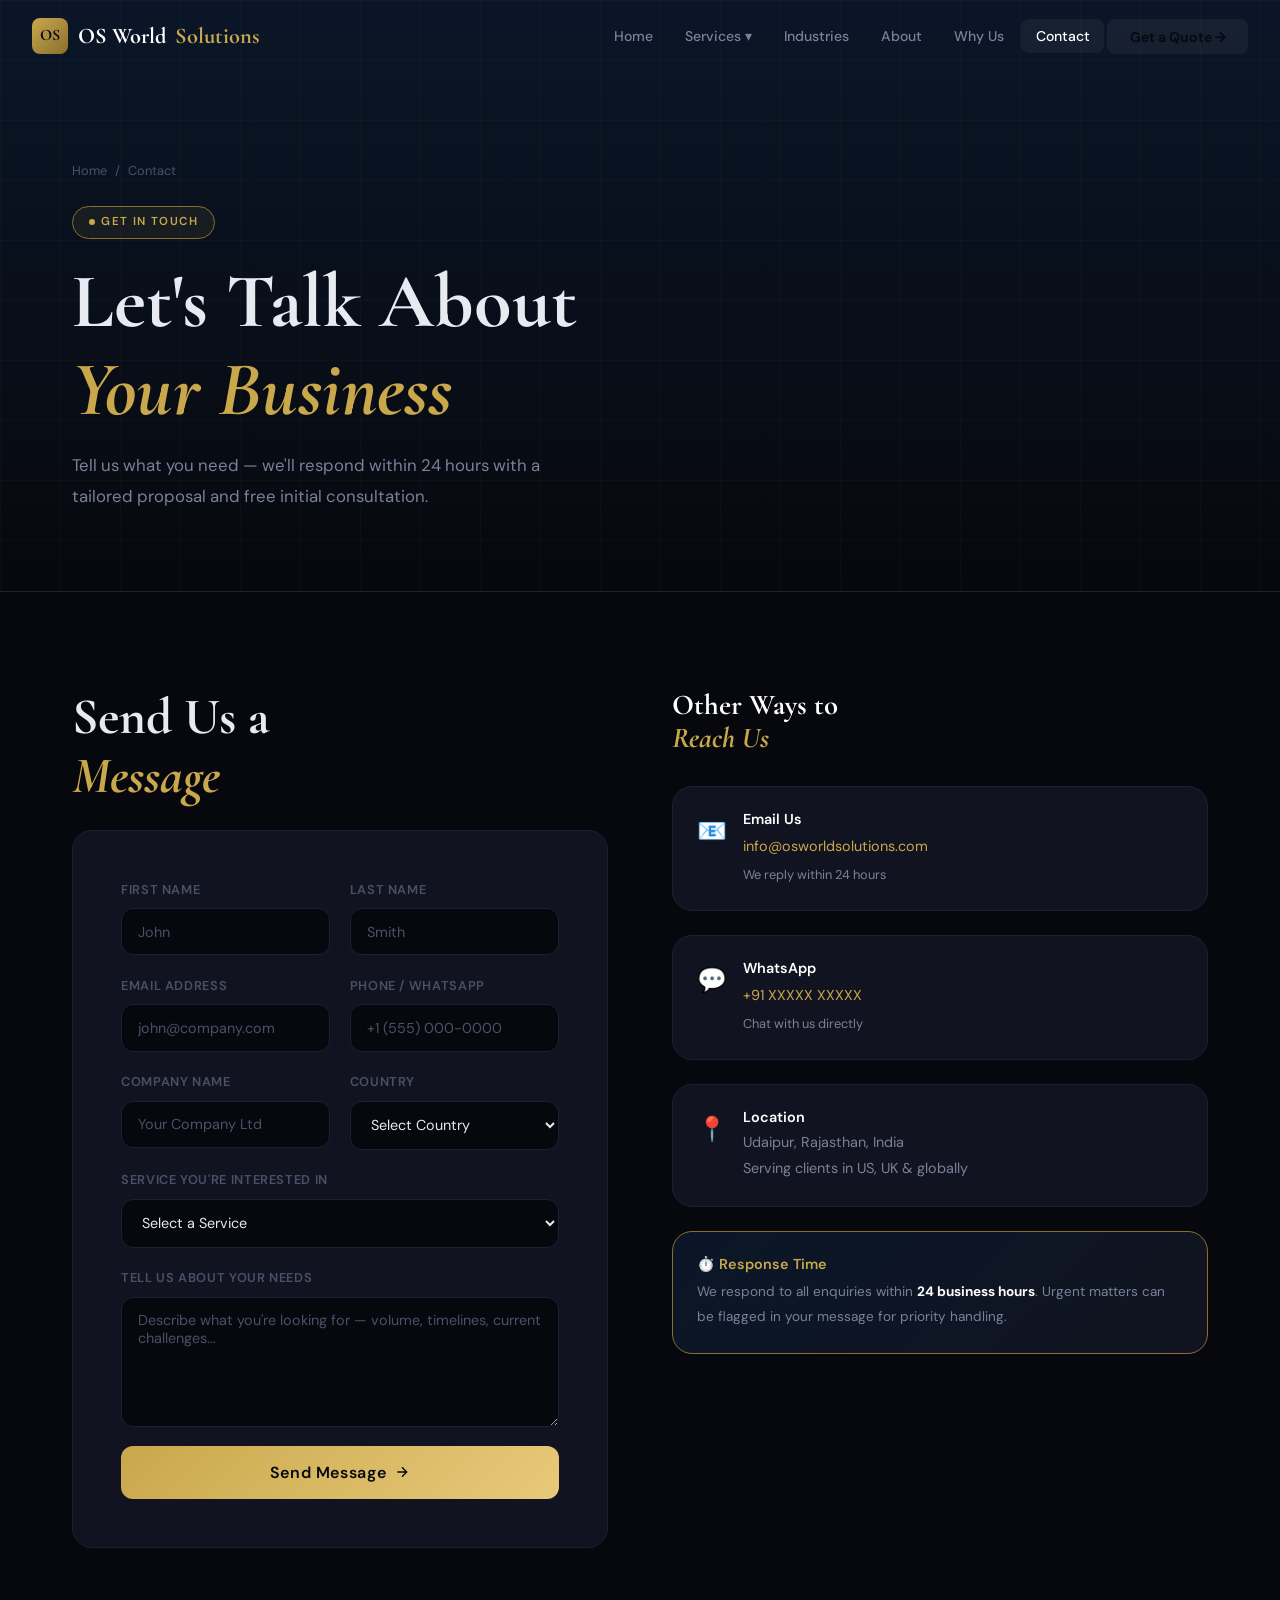
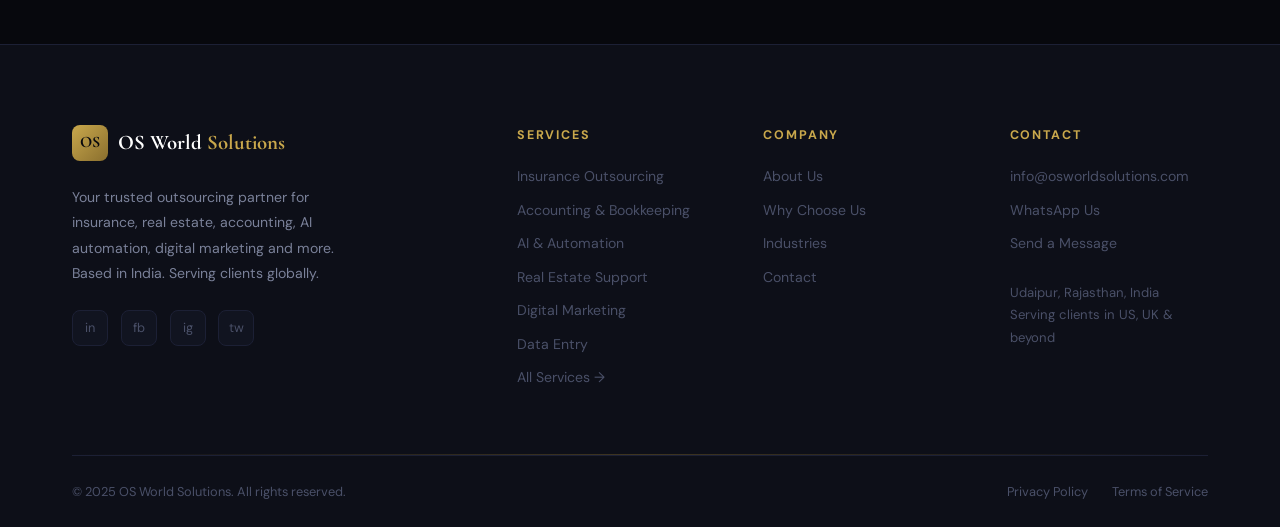
==== commit ed3756b2: "Update contact.html" ====
--- a/contact.html
+++ b/contact.html
@@ -66,17 +66,65 @@
     <div class="grid-2" style="gap:4rem;align-items:start">
       <div class="reveal">
         <h2 style="margin-bottom:1.5rem">Send Us a<br><em>Message</em></h2>
-        <div style="border-radius:16px;overflow:hidden;border:1px solid var(--black-border);background:var(--black-card)">
-          <iframe 
-            src="https://docs.google.com/forms/d/e/1FAIpQLSd-gmeFTdhU4cm5nf-ORrHWSuh9x-lpGkcQUvSNN9lGdiqnlw/viewform?embedded=true" 
-            width="100%" 
-            height="1841" 
-            frameborder="0" 
-            marginheight="0" 
-            marginwidth="0"
-            style="display:block;filter:invert(1) hue-rotate(180deg)">
-            Loading…
-          </iframe>
+        <div class="contact-form">
+          <form id="contactForm" action="https://formspree.io/f/xqejnvoe" method="POST">
+            <div class="form-grid">
+              <div class="form-group">
+                <label>First Name</label>
+                <input type="text" name="first_name" placeholder="John" required>
+              </div>
+              <div class="form-group">
+                <label>Last Name</label>
+                <input type="text" name="last_name" placeholder="Smith" required>
+              </div>
+              <div class="form-group">
+                <label>Email Address</label>
+                <input type="email" name="email" placeholder="john@company.com" required>
+              </div>
+              <div class="form-group">
+                <label>Phone / WhatsApp</label>
+                <input type="tel" name="phone" placeholder="+1 (555) 000-0000">
+              </div>
+              <div class="form-group">
+                <label>Company Name</label>
+                <input type="text" name="company" placeholder="Your Company Ltd">
+              </div>
+              <div class="form-group">
+                <label>Country</label>
+                <select name="country">
+                  <option value="">Select Country</option>
+                  <option>United States</option>
+                  <option>United Kingdom</option>
+                  <option>Canada</option>
+                  <option>Australia</option>
+                  <option>Other</option>
+                </select>
+              </div>
+              <div class="form-group full">
+                <label>Service You're Interested In</label>
+                <select name="service">
+                  <option value="">Select a Service</option>
+                  <option>Insurance Outsourcing</option>
+                  <option>Accounting &amp; Bookkeeping</option>
+                  <option>AI &amp; Automation</option>
+                  <option>Real Estate Support</option>
+                  <option>Digital Marketing &amp; SEO</option>
+                  <option>Data Entry &amp; Processing</option>
+                  <option>HR &amp; Payroll Support</option>
+                  <option>Customer Support</option>
+                  <option>Website &amp; Development</option>
+                  <option>Multiple Services</option>
+                </select>
+              </div>
+              <div class="form-group full">
+                <label>Tell Us About Your Needs</label>
+                <textarea name="message" placeholder="Describe what you're looking for — volume, timelines, current challenges..."></textarea>
+              </div>
+              <div class="form-group full">
+                <button type="submit" class="btn btn-gold" style="width:100%;justify-content:center;font-size:1rem;padding:1rem">Send Message <svg viewBox="0 0 24 24" fill="none" stroke="currentColor" stroke-width="2" width="18"><path d="M5 12h14M12 5l7 7-7 7"/></svg></button>
+              </div>
+            </div>
+          </form>
         </div>
       </div>
       <div class="reveal reveal-delay-2">
